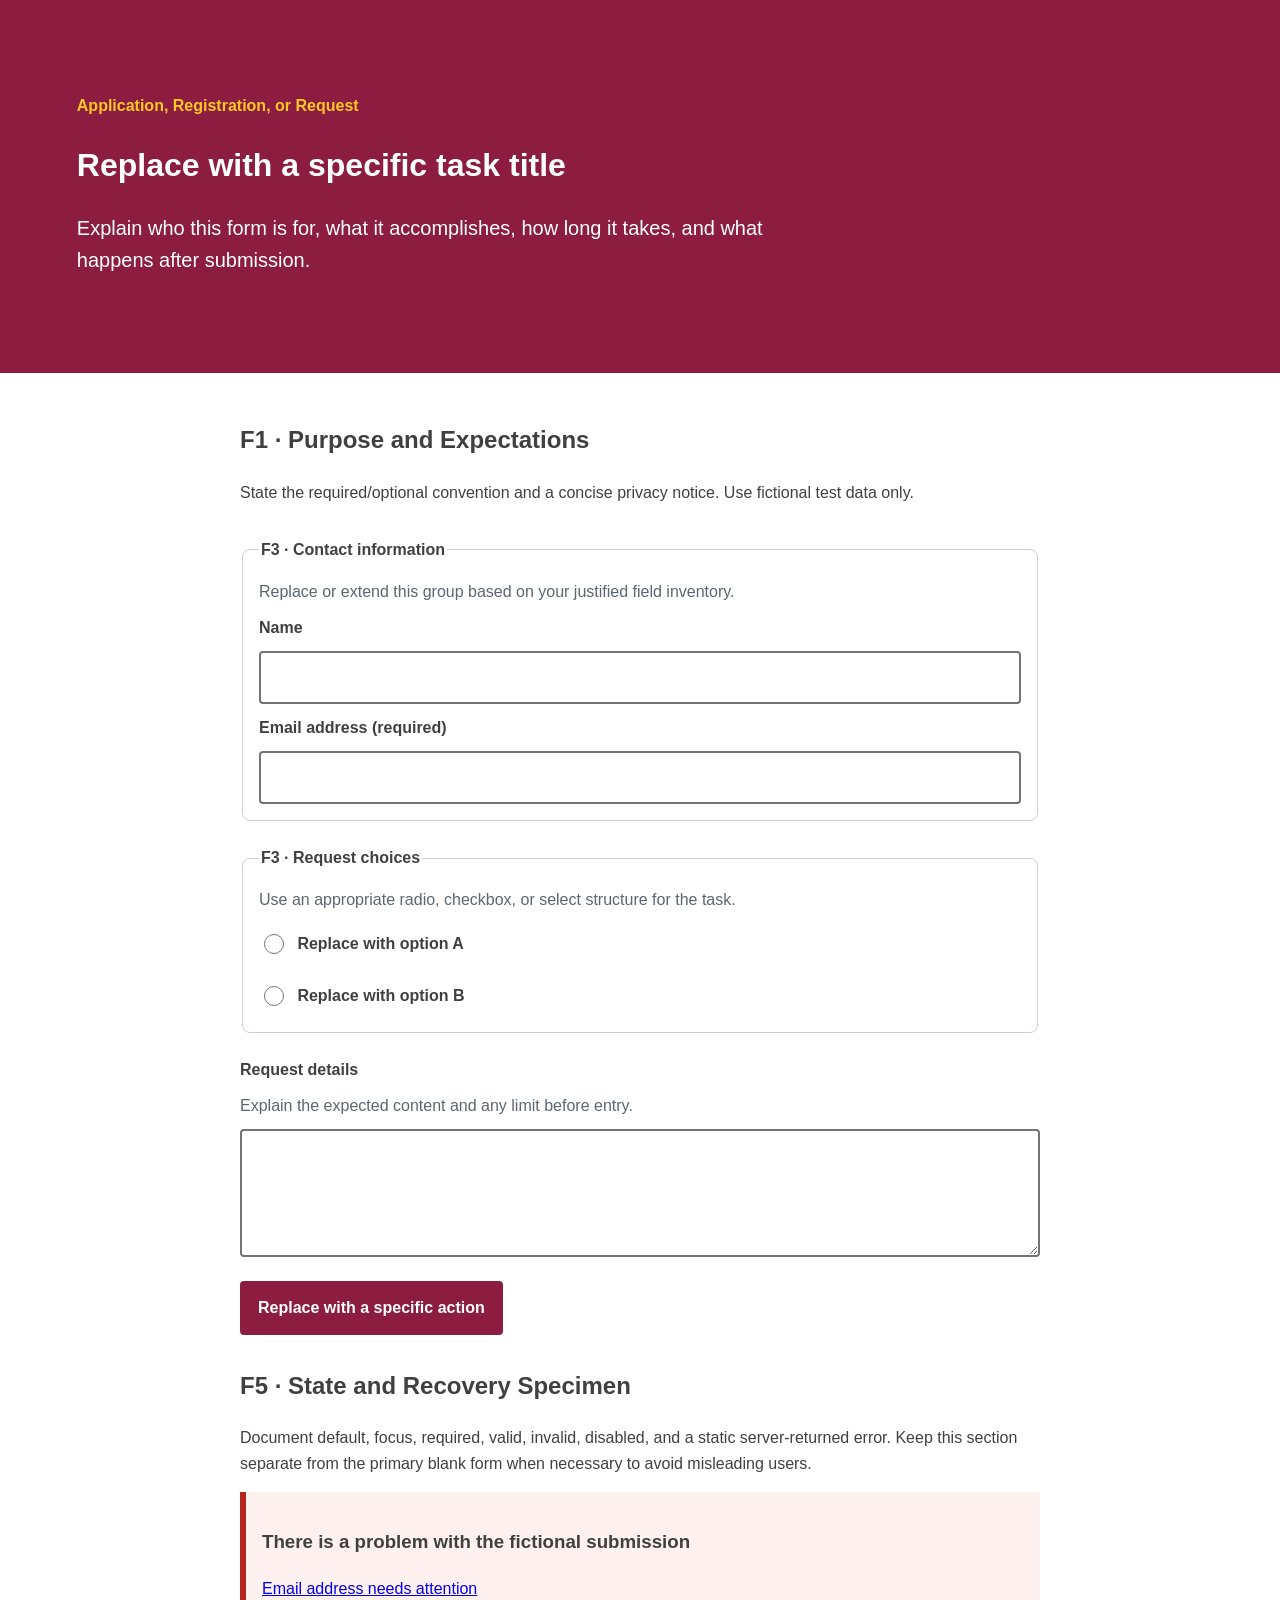
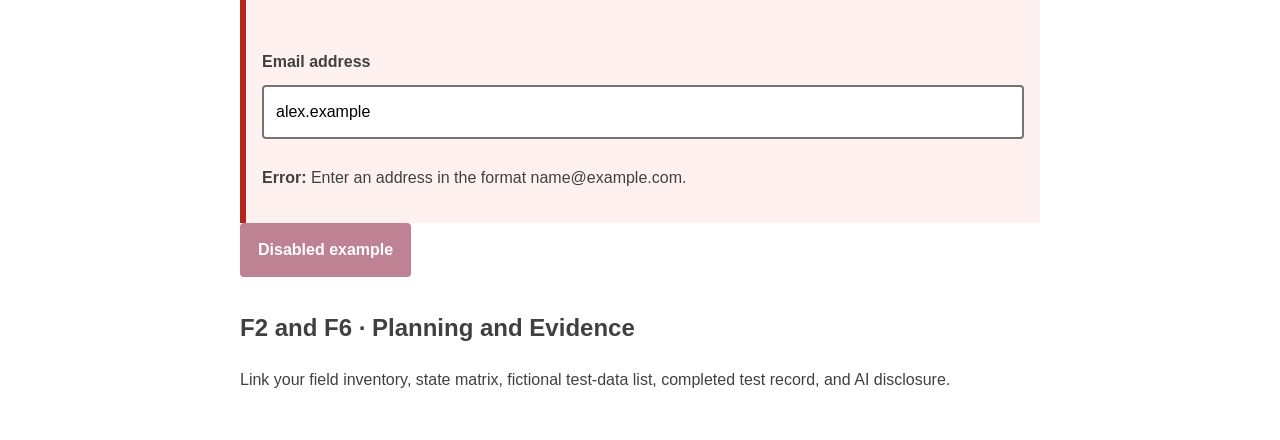
==== index.html @ ca9a807f "Added starter files" ====
<!doctype html>
<html lang="en">
    <head>
        <meta charset="utf-8">
        <meta name="viewport" content="width=device-width,initial-scale=1">
        <title>Inclusive Form Flow</title><link rel="stylesheet" href="styles.css">
    </head>
    <body>
        <header class="page-header">
            <p class="eyebrow">Application, Registration, or Request</p>
            <h1>Replace with a specific task title</h1>
            <p class="lede">Explain who this form is for, what it accomplishes, how long it takes, and what happens after submission.</p>
        </header>
        <main>
            <section id="expectations">
                <h2>F1 · Purpose and Expectations</h2>
                <p>State the required/optional convention and a concise privacy notice. Use fictional test data only.</p>
            </section>
            <form action="" method="get">
                <fieldset>
                    <legend>F3 · Contact information</legend>
                    <p class="help">Replace or extend this group based on your justified field inventory.</p>
                    <div class="field">
                        <label for="name">Name</label>
                        <input id="name" name="name" type="text" autocomplete="name">
                    </div>
                    <div class="field">
                        <label for="email">Email address (required)</label>
                        <input id="email" name="email" type="email" autocomplete="email" required>
                    </div>
                </fieldset>
                <fieldset>
                    <legend>F3 · Request choices</legend>
                    <p class="help">Use an appropriate radio, checkbox, or select structure for the task.</p>
                    <label class="choice">
                        <input type="radio" name="request_type" value="option-a"> Replace with option A</label>
                        <label class="choice"><input type="radio" name="request_type" value="option-b"> Replace with option B</label>
                    </fieldset>
                    <div class="field">
                        <label for="details">Request details</label>
                        <p class="help" id="details-help">Explain the expected content and any limit before entry.</p>
                        <textarea id="details" name="details" aria-describedby="details-help"></textarea>
                    </div>
                    <button type="submit">Replace with a specific action</button>
                </form>
                <section id="states">
                    <h2>F5 · State and Recovery Specimen</h2>
                    <p>Document default, focus, required, valid, invalid, disabled, and a static server-returned error. Keep this section separate from the primary blank form when necessary to avoid misleading users.</p>
                    <div class="error-summary">
                        <h3>There is a problem with the fictional submission</h3>
                        <p><a href="#error-example">Email address needs attention</a></p>
                    </div>
                    <div class="field field-error">
                        <label for="error-example">Email address</label>
                        <input id="error-example" type="email" value="alex.example" aria-invalid="true" aria-describedby="error-message">
                        <p id="error-message"><strong>Error:</strong> Enter an address in the format name@example.com.</p>
                    </div>
                    <button type="button" disabled>Disabled example</button>
                </section>
                <section id="documentation">
                    <h2>F2 and F6 · Planning and Evidence</h2>
                    <p>Link your field inventory, state matrix, fictional test-data list, completed test record, and AI disclosure.</p>
                </section>
            </main>
        </body>
        </html>
---- styles.css ----
:root{
    --color-text:#404040;
    --color-surface:#fff;
    --color-action:#8c1d40;
    --color-accent:#ffc627;
    --color-border:#747474;
    --color-error:#b3261e;
    --color-muted:#5c6670;
    --space-3:1rem;
    --radius:.5rem;
    --measure:68ch;
}
*,*::before,*::after{
    box-sizing:border-box;
}
body{
    margin:0;
    color:var(--color-text);
    background:var(--color-surface);
    font-family:Arial,sans-serif;
    line-height:1.6;
}
.page-header{
    padding:clamp(2rem,6vw,5rem);
    background:var(--color-action);
    color:#fff;
}
.eyebrow{
    color:var(--color-accent);
    font-weight:700;
}
.lede{
    max-width:var(--measure);
    font-size:1.25rem;
}
main{
    max-width:52rem;
    margin:auto;
    padding:var(--space-3);
}
section,form{
    margin-block:2rem;
}
form,fieldset,.field{
    display:grid;
    gap:.65rem;
}
form{
    gap:1.5rem;
}
fieldset{
    padding:1rem;
    border:1px solid #d0d0d0;
    border-radius:var(--radius);
}
legend,label{
    font-weight:700;
}
.help{
    margin:0;
    color:var(--color-muted);
}
input,select,textarea,button{
    font:inherit;
}
input:not([type="radio"]):not([type="checkbox"]),select,textarea{
    width:100%;
    padding:.75rem;
    border:2px solid var(--color-border);
    border-radius:.25rem;
}
textarea{
    min-height:8rem;
    resize:vertical;
}
.choice{
    display:flex;
    gap:.65rem;
    align-items:flex-start;
    padding:.5rem 0;
}
.choice input{
    inline-size:1.25rem;
    block-size:1.25rem;
}
button{
    justify-self:start;
    min-height:44px;
    padding:.75rem 1rem;
    background:var(--color-action);
    color:#fff;
    border:2px solid var(--color-action);
    border-radius:.25rem;
    font-weight:700;
}
:focus-visible{
    outline:.2rem solid var(--color-accent);
    outline-offset:.2rem;
}
.error-summary,.field-error{
    padding:1rem;
    border-left:.4rem solid var(--color-error);
    background:#fff1f0;
}
.field-error input{
    border-color:var(--color-error);
}
button:disabled{
    opacity:.55;
    cursor:not-allowed;
}
@media (min-width:48rem){
    .paired-fields{
        display:grid;
        grid-template-columns:1fr 1fr;
        gap:1rem;
    }
}
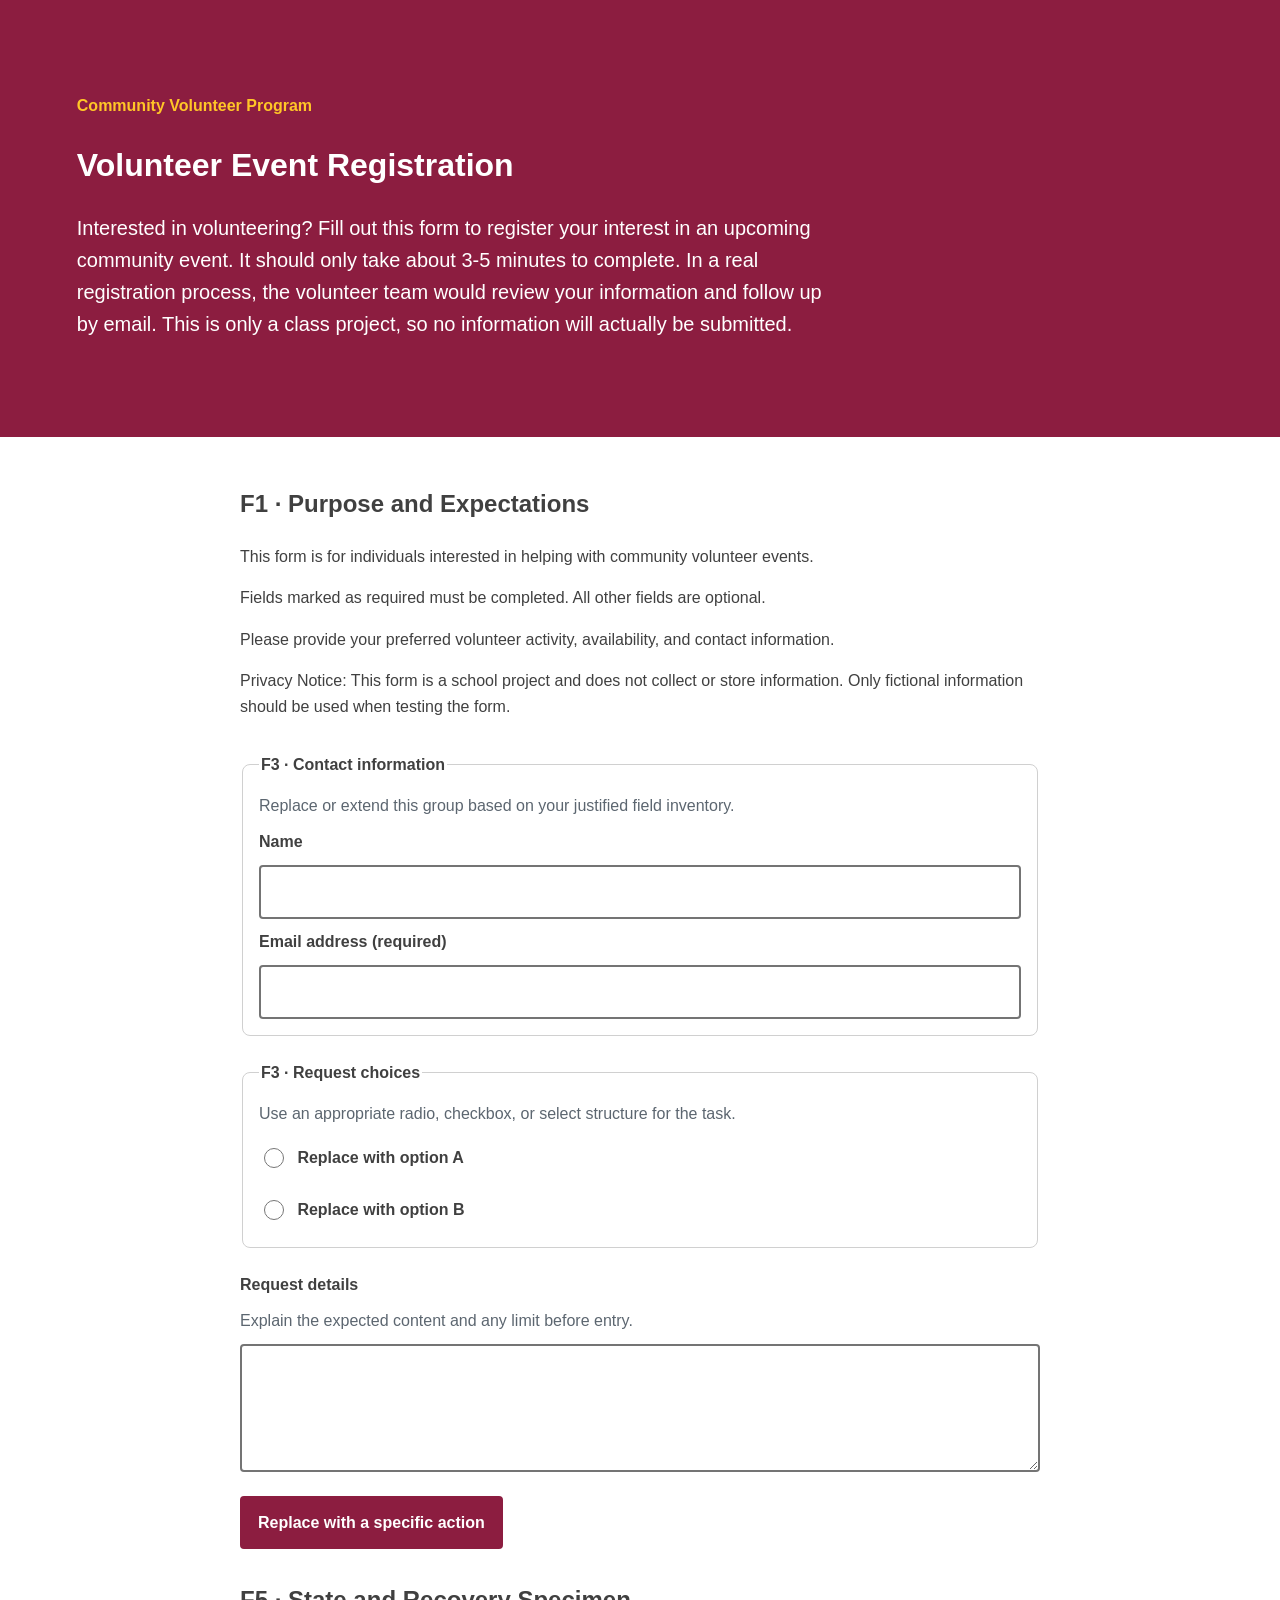
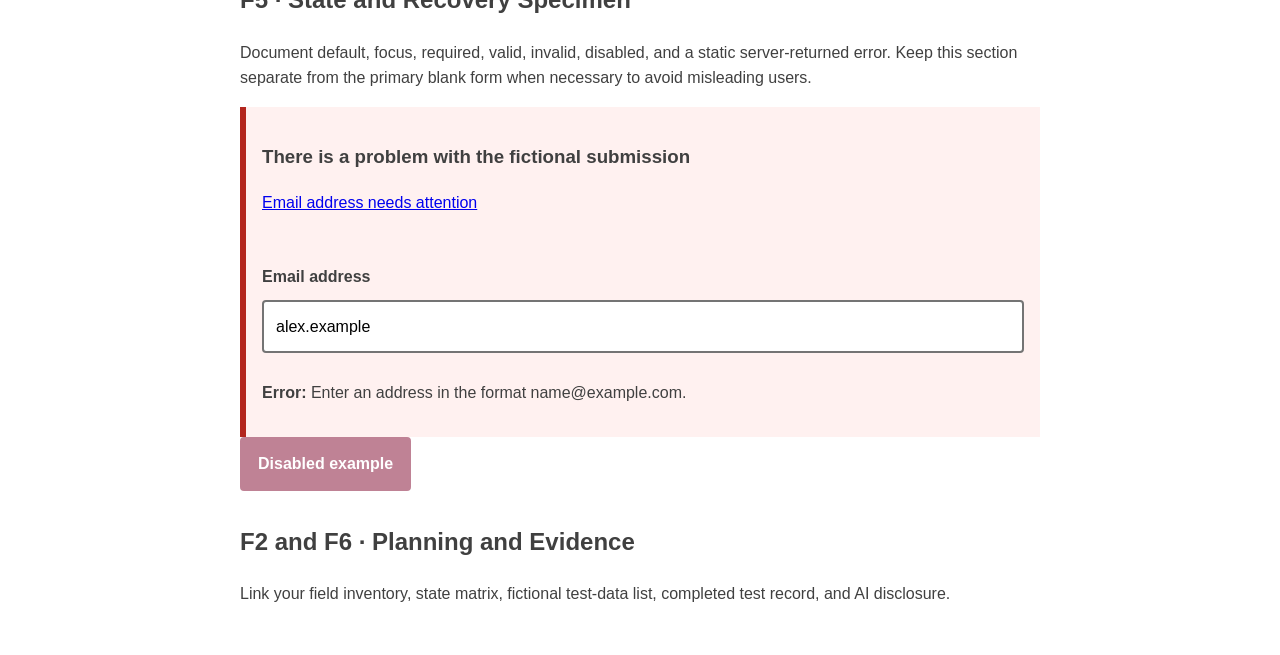
==== commit 4bef6435: "Set up volunteer registration purpose and expectations" ====
--- a/index.html
+++ b/index.html
@@ -1,66 +1,87 @@
 <!doctype html>
 <html lang="en">
-    <head>
-        <meta charset="utf-8">
-        <meta name="viewport" content="width=device-width,initial-scale=1">
-        <title>Inclusive Form Flow</title><link rel="stylesheet" href="styles.css">
-    </head>
-    <body>
-        <header class="page-header">
-            <p class="eyebrow">Application, Registration, or Request</p>
-            <h1>Replace with a specific task title</h1>
-            <p class="lede">Explain who this form is for, what it accomplishes, how long it takes, and what happens after submission.</p>
-        </header>
-        <main>
-            <section id="expectations">
-                <h2>F1 · Purpose and Expectations</h2>
-                <p>State the required/optional convention and a concise privacy notice. Use fictional test data only.</p>
-            </section>
-            <form action="" method="get">
-                <fieldset>
-                    <legend>F3 · Contact information</legend>
-                    <p class="help">Replace or extend this group based on your justified field inventory.</p>
-                    <div class="field">
-                        <label for="name">Name</label>
-                        <input id="name" name="name" type="text" autocomplete="name">
-                    </div>
-                    <div class="field">
-                        <label for="email">Email address (required)</label>
-                        <input id="email" name="email" type="email" autocomplete="email" required>
-                    </div>
-                </fieldset>
-                <fieldset>
-                    <legend>F3 · Request choices</legend>
-                    <p class="help">Use an appropriate radio, checkbox, or select structure for the task.</p>
-                    <label class="choice">
+
+<head>
+    <meta charset="utf-8">
+    <meta name="viewport" content="width=device-width,initial-scale=1">
+    <title>Volunteer Event Registration</title>
+    <link rel="stylesheet" href="styles.css">
+</head>
+
+<body>
+    <header class="page-header">
+        <p class="eyebrow">Community Volunteer Program</p>
+        <h1>Volunteer Event Registration</h1>
+        <p class="lede">
+            Interested in volunteering? Fill out this form to register your interest in an upcoming community event. It should only take about 3-5 minutes to complete. In a real registration process, the volunteer team would review your information and follow up
+            by email. This is only a class project, so no information will actually be submitted.
+        </p>
+    </header>
+    <main>
+        <section id="expectations">
+            <h2>F1 · Purpose and Expectations</h2>
+            <p>
+                This form is for individuals interested in helping with community volunteer events.
+            </p>
+
+            <p>
+                Fields marked as required must be completed. All other fields are optional.
+            </p>
+
+            <p>
+                Please provide your preferred volunteer activity, availability, and contact information.
+            </p>
+
+            <p>
+                Privacy Notice: This form is a school project and does not collect or store information. Only fictional information should be used when testing the form.
+            </p>
+        </section>
+        <form action="" method="get">
+            <fieldset>
+                <legend>F3 · Contact information</legend>
+                <p class="help">Replace or extend this group based on your justified field inventory.</p>
+                <div class="field">
+                    <label for="name">Name</label>
+                    <input id="name" name="name" type="text" autocomplete="name">
+                </div>
+                <div class="field">
+                    <label for="email">Email address (required)</label>
+                    <input id="email" name="email" type="email" autocomplete="email" required>
+                </div>
+            </fieldset>
+            <fieldset>
+                <legend>F3 · Request choices</legend>
+                <p class="help">Use an appropriate radio, checkbox, or select structure for the task.</p>
+                <label class="choice">
                         <input type="radio" name="request_type" value="option-a"> Replace with option A</label>
-                        <label class="choice"><input type="radio" name="request_type" value="option-b"> Replace with option B</label>
-                    </fieldset>
-                    <div class="field">
-                        <label for="details">Request details</label>
-                        <p class="help" id="details-help">Explain the expected content and any limit before entry.</p>
-                        <textarea id="details" name="details" aria-describedby="details-help"></textarea>
-                    </div>
-                    <button type="submit">Replace with a specific action</button>
-                </form>
-                <section id="states">
-                    <h2>F5 · State and Recovery Specimen</h2>
-                    <p>Document default, focus, required, valid, invalid, disabled, and a static server-returned error. Keep this section separate from the primary blank form when necessary to avoid misleading users.</p>
-                    <div class="error-summary">
-                        <h3>There is a problem with the fictional submission</h3>
-                        <p><a href="#error-example">Email address needs attention</a></p>
-                    </div>
-                    <div class="field field-error">
-                        <label for="error-example">Email address</label>
-                        <input id="error-example" type="email" value="alex.example" aria-invalid="true" aria-describedby="error-message">
-                        <p id="error-message"><strong>Error:</strong> Enter an address in the format name@example.com.</p>
-                    </div>
-                    <button type="button" disabled>Disabled example</button>
-                </section>
-                <section id="documentation">
-                    <h2>F2 and F6 · Planning and Evidence</h2>
-                    <p>Link your field inventory, state matrix, fictional test-data list, completed test record, and AI disclosure.</p>
-                </section>
-            </main>
-        </body>
-        </html>
+                <label class="choice"><input type="radio" name="request_type" value="option-b"> Replace with option B</label>
+            </fieldset>
+            <div class="field">
+                <label for="details">Request details</label>
+                <p class="help" id="details-help">Explain the expected content and any limit before entry.</p>
+                <textarea id="details" name="details" aria-describedby="details-help"></textarea>
+            </div>
+            <button type="submit">Replace with a specific action</button>
+        </form>
+        <section id="states">
+            <h2>F5 · State and Recovery Specimen</h2>
+            <p>Document default, focus, required, valid, invalid, disabled, and a static server-returned error. Keep this section separate from the primary blank form when necessary to avoid misleading users.</p>
+            <div class="error-summary">
+                <h3>There is a problem with the fictional submission</h3>
+                <p><a href="#error-example">Email address needs attention</a></p>
+            </div>
+            <div class="field field-error">
+                <label for="error-example">Email address</label>
+                <input id="error-example" type="email" value="alex.example" aria-invalid="true" aria-describedby="error-message">
+                <p id="error-message"><strong>Error:</strong> Enter an address in the format name@example.com.</p>
+            </div>
+            <button type="button" disabled>Disabled example</button>
+        </section>
+        <section id="documentation">
+            <h2>F2 and F6 · Planning and Evidence</h2>
+            <p>Link your field inventory, state matrix, fictional test-data list, completed test record, and AI disclosure.</p>
+        </section>
+    </main>
+</body>
+
+</html>
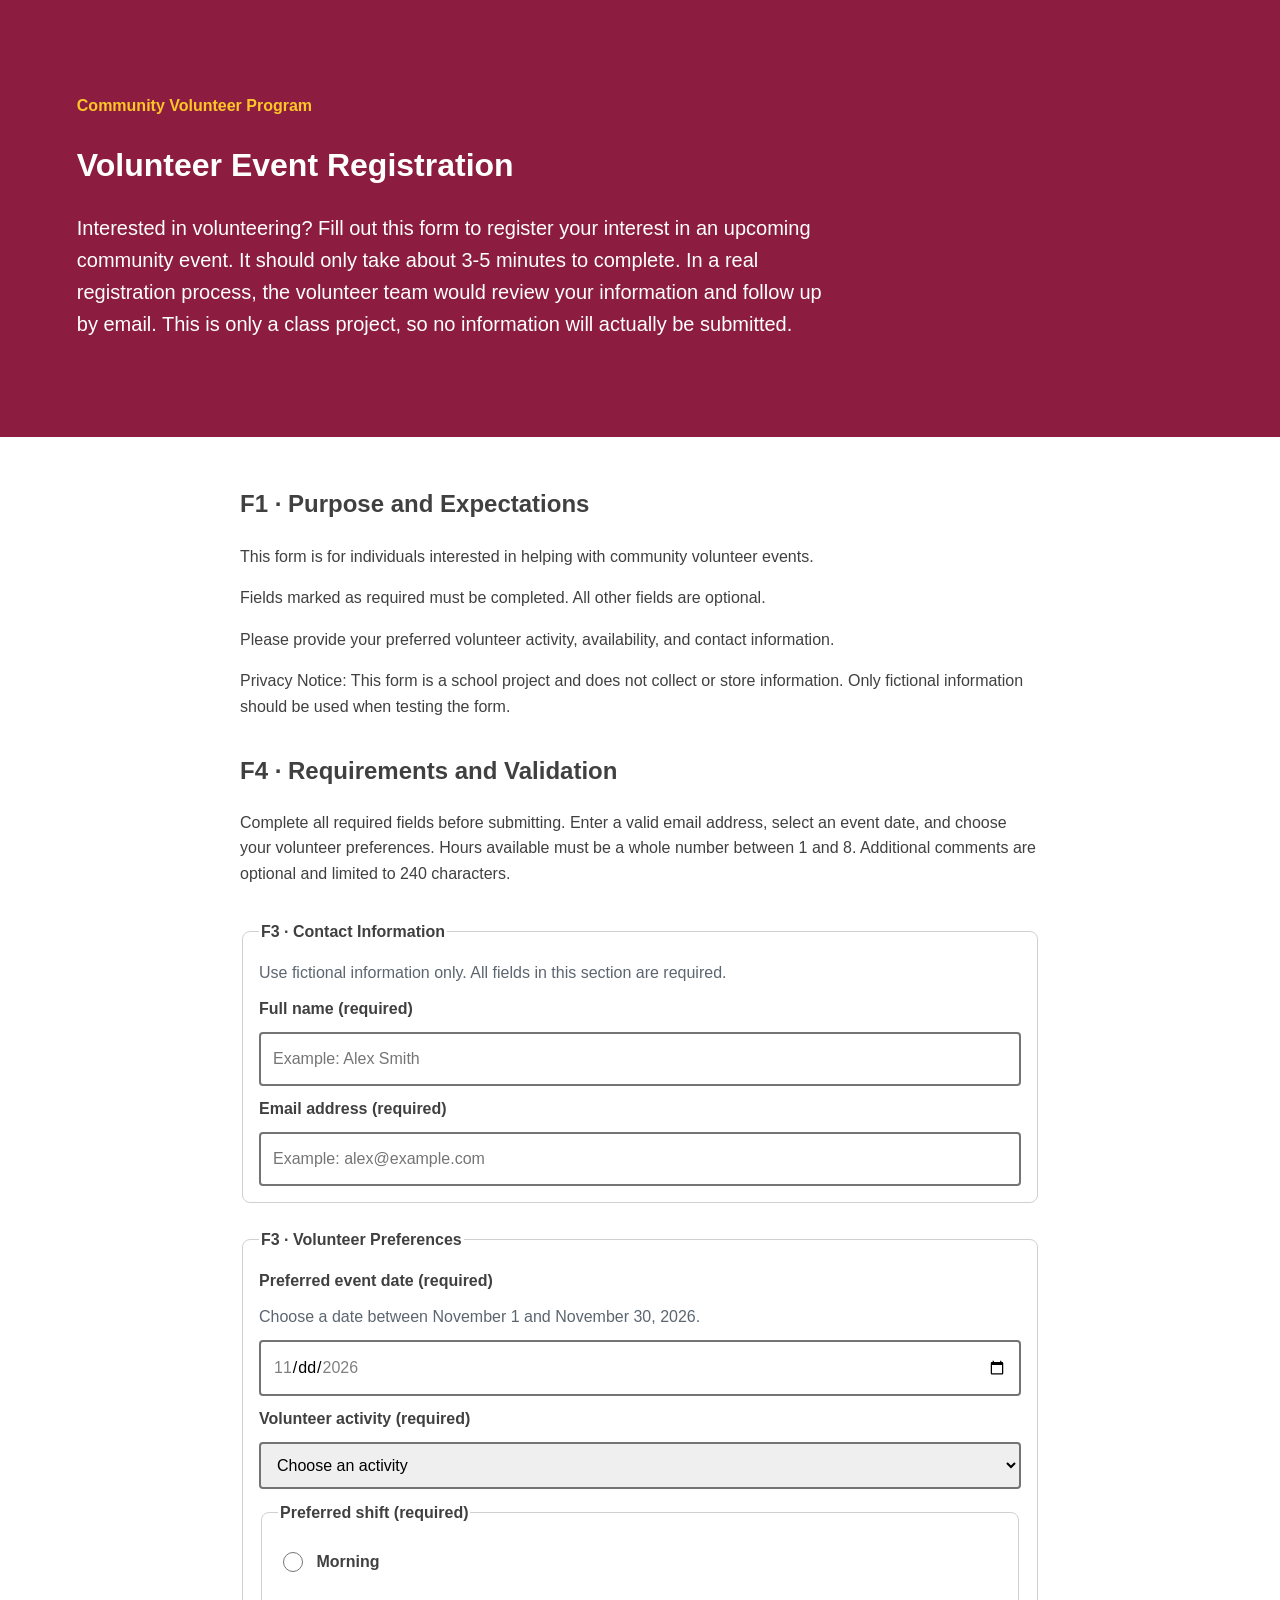
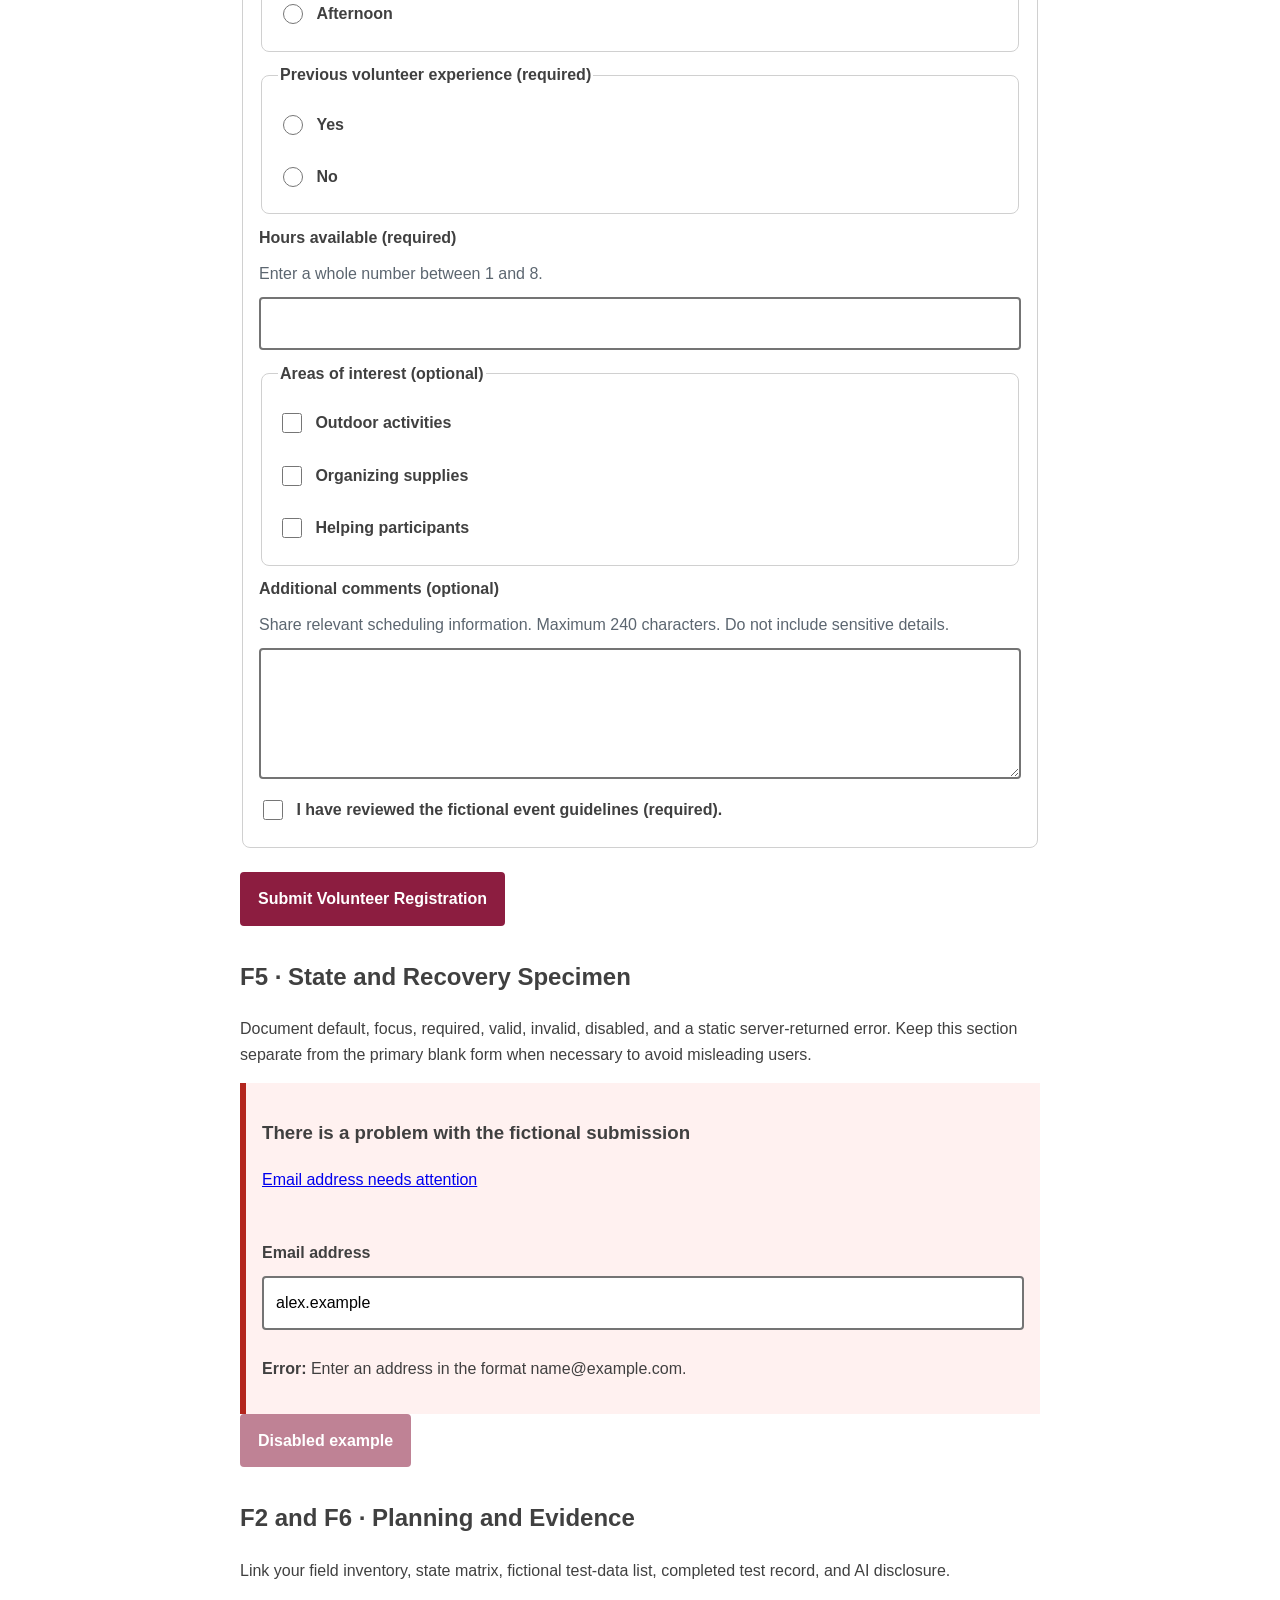
==== commit 0d11ea1c: "Complete volunteer form structure and validation" ====
--- a/index.html
+++ b/index.html
@@ -36,33 +36,151 @@
                 Privacy Notice: This form is a school project and does not collect or store information. Only fictional information should be used when testing the form.
             </p>
         </section>
-        <form action="" method="get">
+        <!-- F4: Requirements and Validation -->
+        <section id="requirements">
+            <h2>F4 · Requirements and Validation</h2>
+            <p>
+                Complete all required fields before submitting. Enter a valid email address, select an event date, and choose your volunteer preferences. Hours available must be a whole number between 1 and 8. Additional comments are optional and limited to 240 characters.
+            </p>
+        </section>
+
+        <!-- F3: Semantic Volunteer Registration Form -->
+        <form action="#" method="post">
+
             <fieldset>
-                <legend>F3 · Contact information</legend>
-                <p class="help">Replace or extend this group based on your justified field inventory.</p>
-                <div class="field">
-                    <label for="name">Name</label>
-                    <input id="name" name="name" type="text" autocomplete="name">
-                </div>
+                <legend>F3 · Contact Information</legend>
+                <p class="help">
+                    Use fictional information only. All fields in this section are required.
+                </p>
+
+                <div class="field">
+                    <label for="full_name">Full name (required)</label>
+                    <input type="text" id="full_name" name="full_name" autocomplete="name" placeholder="Example: Alex Smith" required>
+                </div>
+
                 <div class="field">
                     <label for="email">Email address (required)</label>
-                    <input id="email" name="email" type="email" autocomplete="email" required>
+                    <input type="email" id="email" name="email" autocomplete="email" placeholder="Example: alex@example.com" required>
                 </div>
             </fieldset>
+
             <fieldset>
-                <legend>F3 · Request choices</legend>
-                <p class="help">Use an appropriate radio, checkbox, or select structure for the task.</p>
-                <label class="choice">
-                        <input type="radio" name="request_type" value="option-a"> Replace with option A</label>
-                <label class="choice"><input type="radio" name="request_type" value="option-b"> Replace with option B</label>
+                <legend>F3 · Volunteer Preferences</legend>
+
+                <div class="field">
+                    <label for="event_date">
+                Preferred event date (required)
+            </label>
+                    <p class="help" id="date-help">
+                        Choose a date between November 1 and November 30, 2026.
+                    </p>
+                    <input type="date" id="event_date" name="event_date" min="2026-11-01" max="2026-11-30" aria-describedby="date-help" required>
+                </div>
+
+                <div class="field">
+                    <label for="activity">
+                Volunteer activity (required)
+            </label>
+                    <select id="activity" name="activity" required>
+                <option value="">Choose an activity</option>
+                <option value="setup">Event setup</option>
+                <option value="cleanup">Event cleanup</option>
+                <option value="registration">
+                    Registration assistance
+                </option>
+            </select>
+                </div>
+
+                <fieldset>
+                    <legend>Preferred shift (required)</legend>
+
+                    <label class="choice">
+                <input type="radio" name="shift"
+                       value="morning" required>
+                Morning
+            </label>
+
+                    <label class="choice">
+                <input type="radio" name="shift"
+                       value="afternoon">
+                Afternoon
+            </label>
+                </fieldset>
+
+                <fieldset>
+                    <legend>Previous volunteer experience (required)</legend>
+
+                    <label class="choice">
+                <input type="radio" name="experience"
+                       value="yes" required>
+                Yes
+            </label>
+
+                    <label class="choice">
+                <input type="radio" name="experience"
+                       value="no">
+                No
+            </label>
+                </fieldset>
+
+                <div class="field">
+                    <label for="hours">
+                Hours available (required)
+            </label>
+                    <p class="help" id="hours-help">
+                        Enter a whole number between 1 and 8.
+                    </p>
+                    <input type="number" id="hours" name="hours" min="1" max="8" step="1" aria-describedby="hours-help" required>
+                </div>
+
+                <fieldset>
+                    <legend>Areas of interest (optional)</legend>
+
+                    <label class="choice">
+                <input type="checkbox" name="interests"
+                       value="outdoors">
+                Outdoor activities
+            </label>
+
+                    <label class="choice">
+                <input type="checkbox" name="interests"
+                       value="organizing">
+                Organizing supplies
+            </label>
+
+                    <label class="choice">
+                <input type="checkbox" name="interests"
+                       value="helping">
+                Helping participants
+            </label>
+                </fieldset>
+
+                <div class="field">
+                    <label for="comments">
+                Additional comments (optional)
+            </label>
+                    <p class="help" id="comments-help">
+                        Share relevant scheduling information. Maximum 240 characters. Do not include sensitive details.
+                    </p>
+                    <textarea id="comments" name="comments" rows="4" maxlength="240" aria-describedby="comments-help"></textarea>
+                </div>
+
+                <div class="field">
+                    <label class="choice">
+                <input type="checkbox" name="guidelines"
+                       value="agreed" required>
+                I have reviewed the fictional event
+                guidelines (required).
+            </label>
+                </div>
             </fieldset>
-            <div class="field">
-                <label for="details">Request details</label>
-                <p class="help" id="details-help">Explain the expected content and any limit before entry.</p>
-                <textarea id="details" name="details" aria-describedby="details-help"></textarea>
-            </div>
-            <button type="submit">Replace with a specific action</button>
+
+            <button type="submit">
+        Submit Volunteer Registration
+    </button>
+
         </form>
+
         <section id="states">
             <h2>F5 · State and Recovery Specimen</h2>
             <p>Document default, focus, required, valid, invalid, disabled, and a static server-returned error. Keep this section separate from the primary blank form when necessary to avoid misleading users.</p>
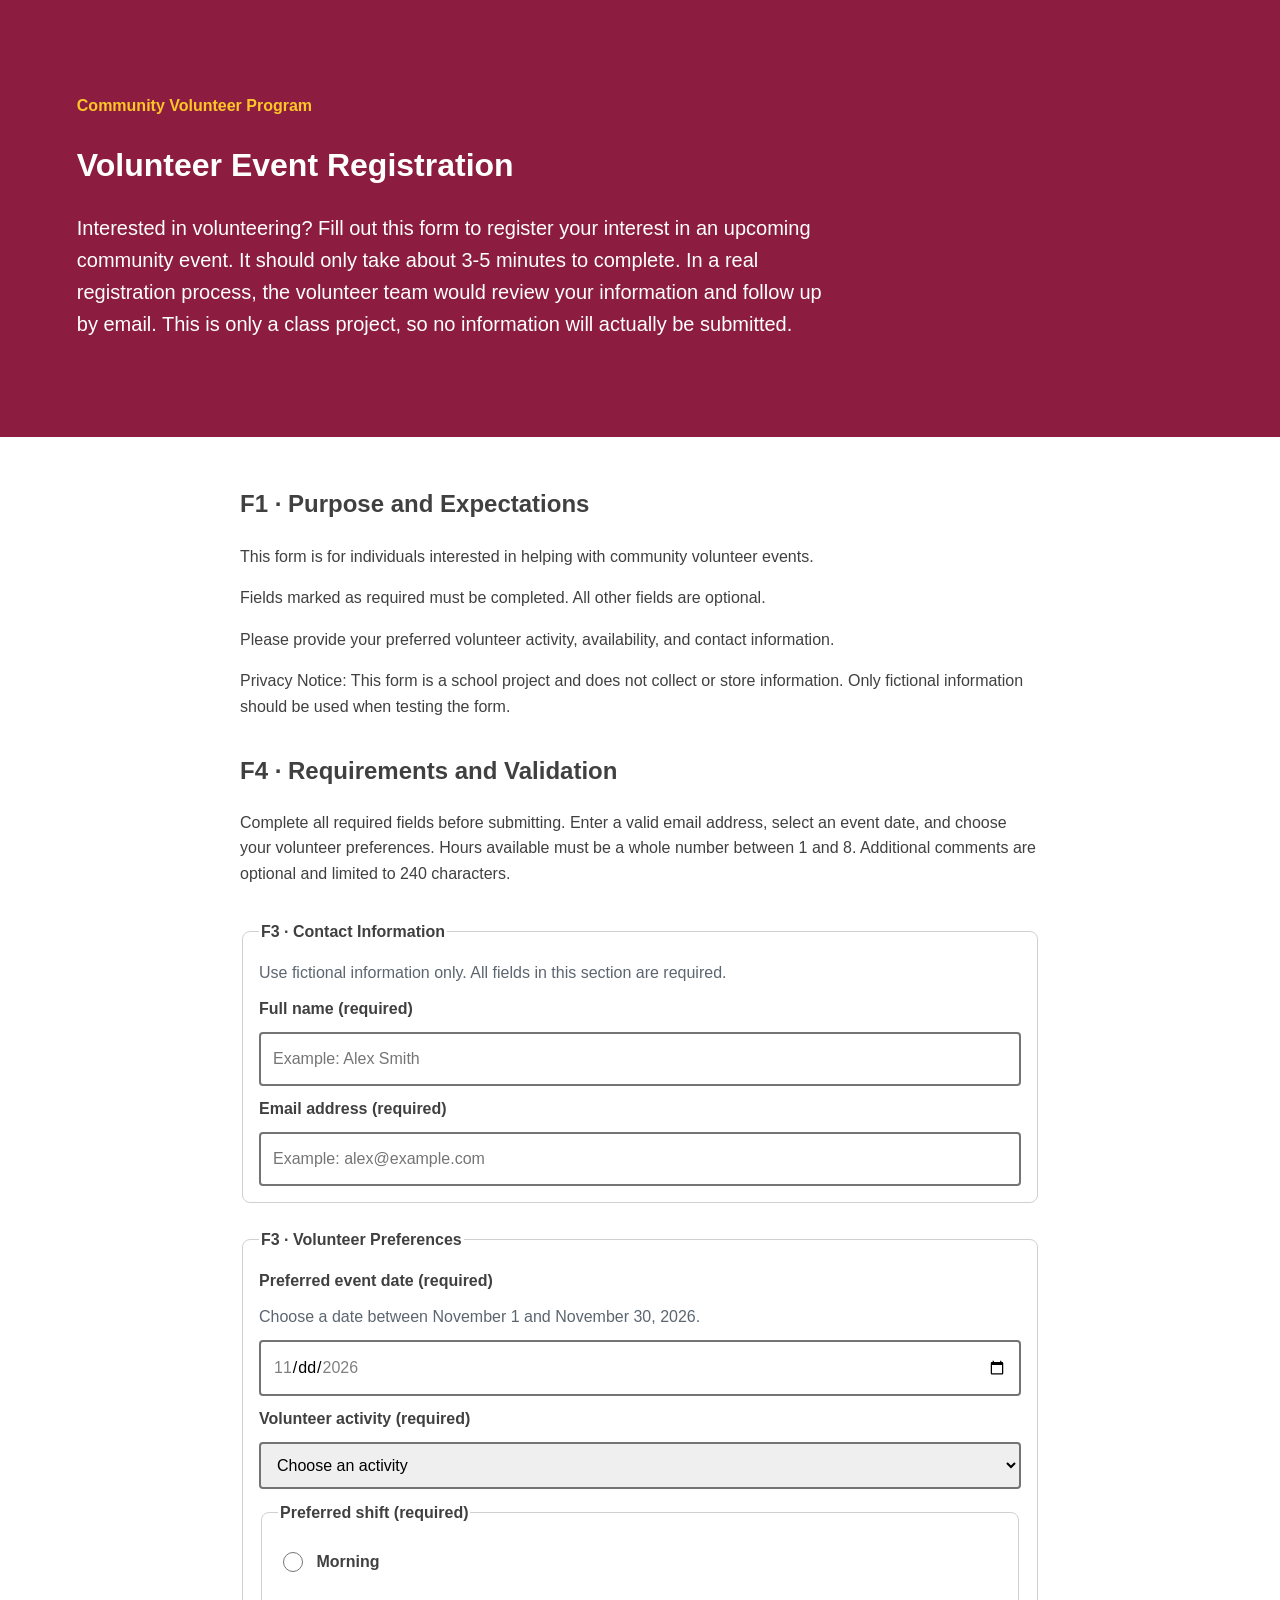
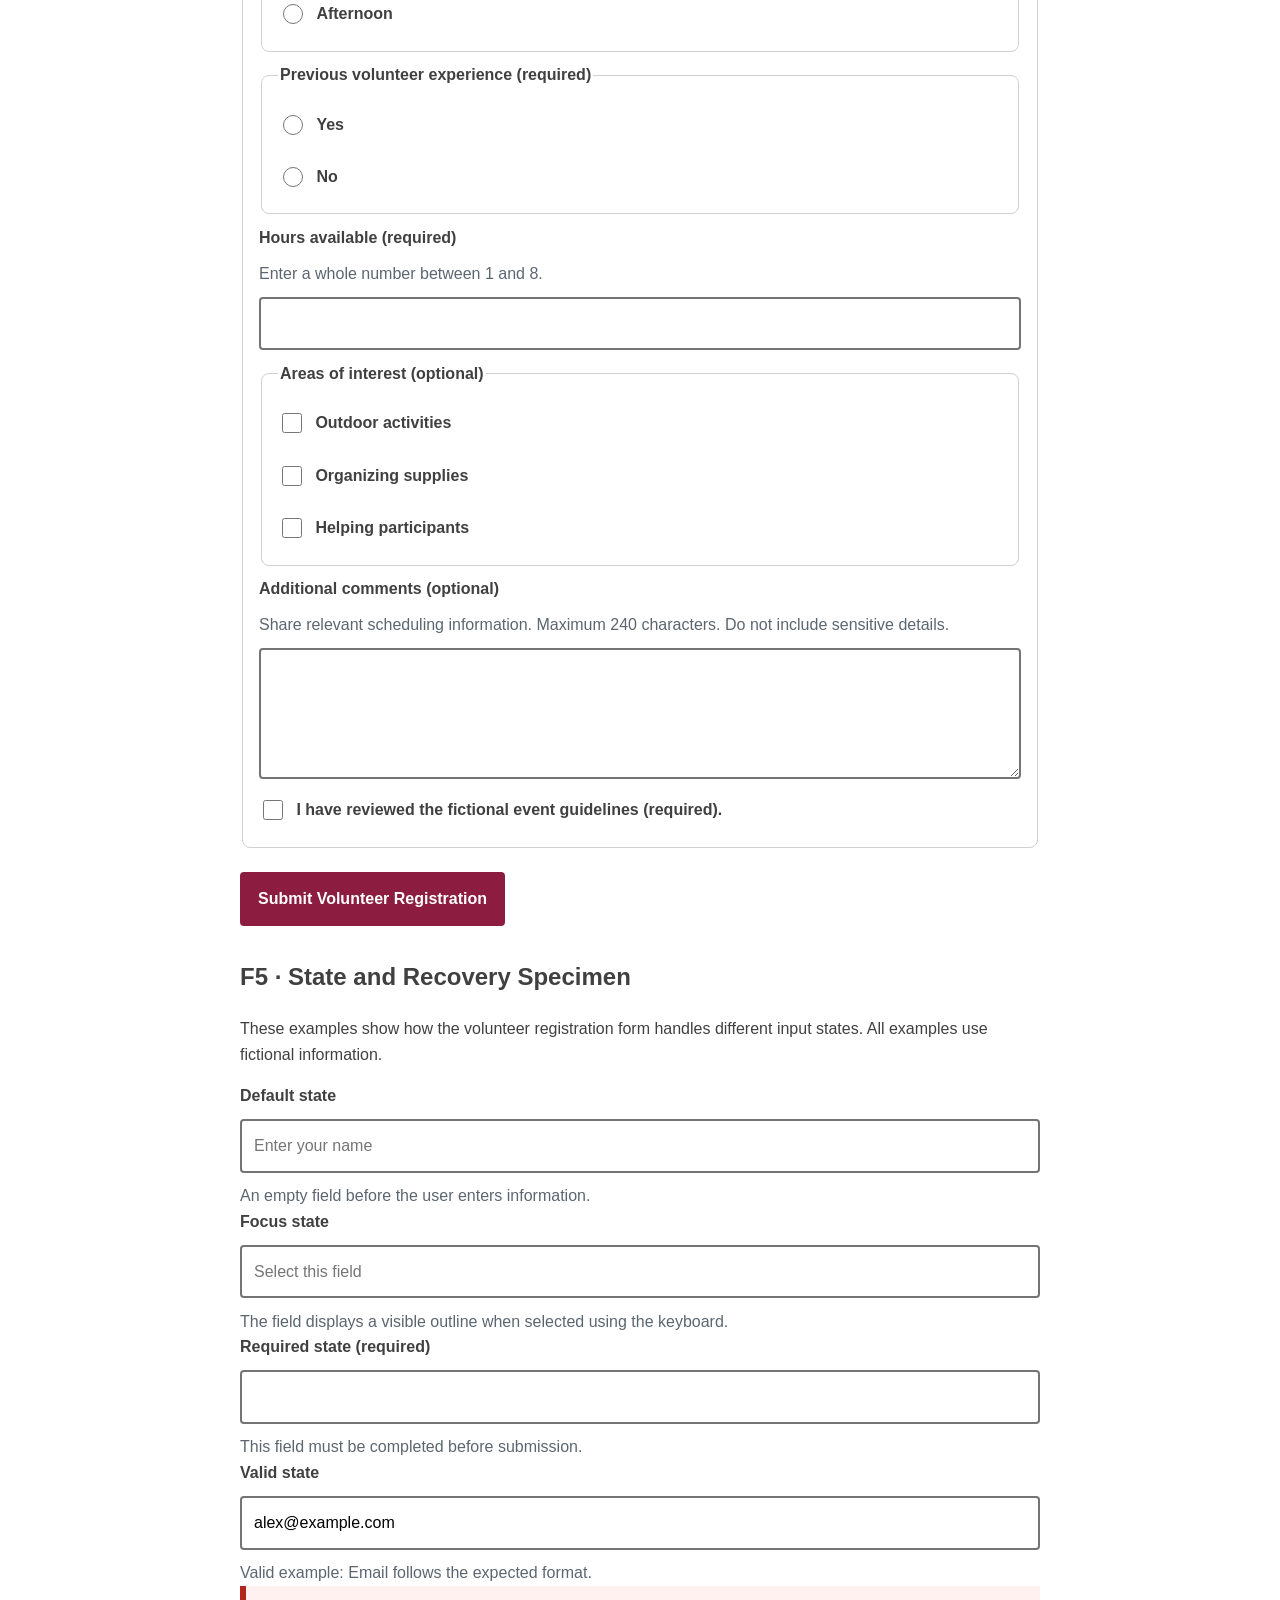
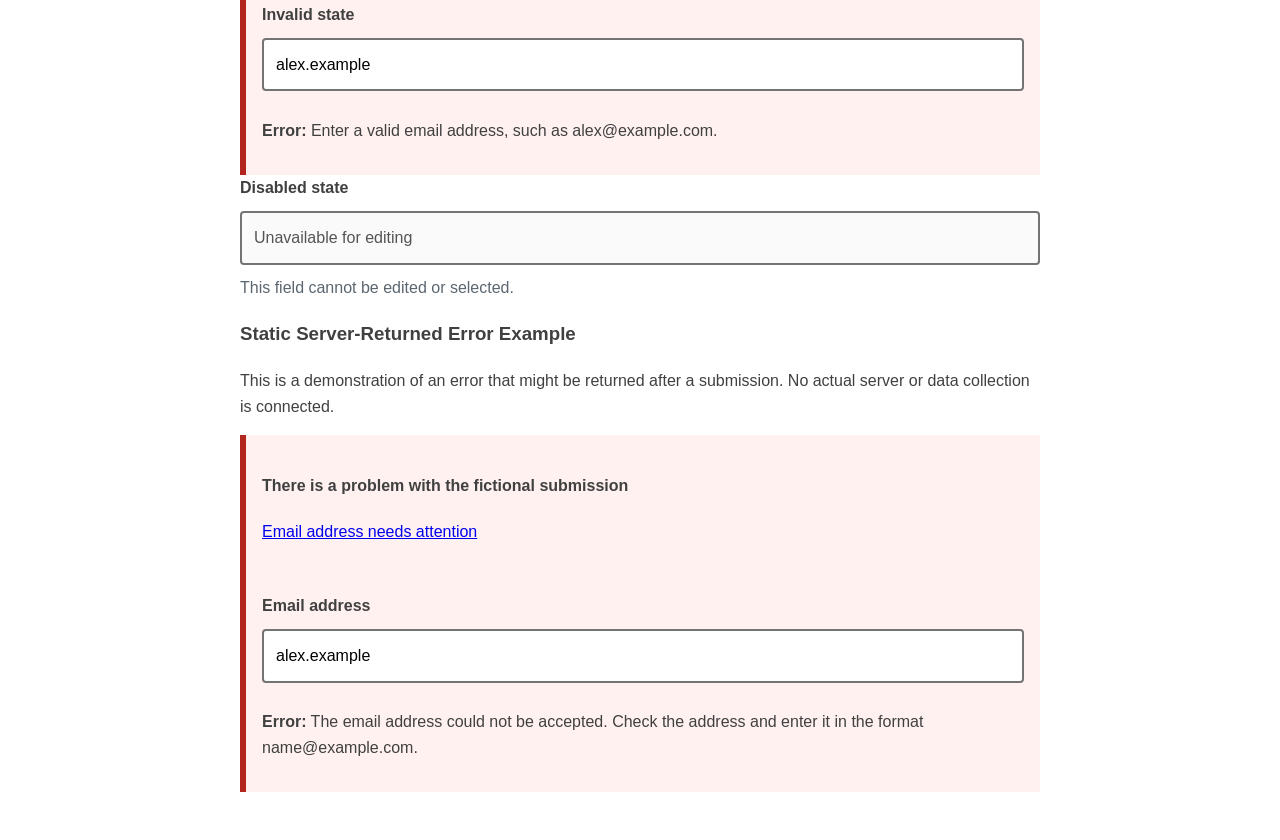
==== commit 2b5c3898: "Update index.html" ====
--- a/index.html
+++ b/index.html
@@ -181,24 +181,89 @@
 
         </form>
 
+
         <section id="states">
             <h2>F5 · State and Recovery Specimen</h2>
-            <p>Document default, focus, required, valid, invalid, disabled, and a static server-returned error. Keep this section separate from the primary blank form when necessary to avoid misleading users.</p>
-            <div class="error-summary">
-                <h3>There is a problem with the fictional submission</h3>
-                <p><a href="#error-example">Email address needs attention</a></p>
-            </div>
+
+            <p>
+                These examples show how the volunteer registration form handles different input states. All examples use fictional information.
+            </p>
+
+            <div class="field">
+                <label for="state-default">Default state</label>
+                <input type="text" id="state-default" placeholder="Enter your name">
+                <p class="help">
+                    An empty field before the user enters information.
+                </p>
+            </div>
+
+            <div class="field">
+                <label for="state-focus">Focus state</label>
+                <input type="text" id="state-focus" placeholder="Select this field">
+                <p class="help">
+                    The field displays a visible outline when selected using the keyboard.
+                </p>
+            </div>
+
+            <div class="field">
+                <label for="state-required">
+            Required state (required)
+        </label>
+                <input type="text" id="state-required" required>
+                <p class="help">
+                    This field must be completed before submission.
+                </p>
+            </div>
+
+            <div class="field">
+                <label for="state-valid">Valid state</label>
+                <input type="email" id="state-valid" value="alex@example.com" readonly>
+                <p class="help">
+                    Valid example: Email follows the expected format.
+                </p>
+            </div>
+
+            <div class="field field-error">
+                <label for="state-invalid">Invalid state</label>
+                <input type="email" id="state-invalid" value="alex.example" aria-invalid="true" aria-describedby="invalid-message">
+                <p id="invalid-message">
+                    <strong>Error:</strong> Enter a valid email address, such as alex@example.com.
+                </p>
+            </div>
+
+            <div class="field">
+                <label for="state-disabled">Disabled state</label>
+                <input type="text" id="state-disabled" value="Unavailable for editing" disabled>
+                <p class="help">
+                    This field cannot be edited or selected.
+                </p>
+            </div>
+
+            <h3>Static Server-Returned Error Example</h3>
+
+            <p>
+                This is a demonstration of an error that might be returned after a submission. No actual server or data collection is connected.
+            </p>
+
+            <div class="error-summary" role="alert">
+                <h4>There is a problem with the fictional submission</h4>
+                <p>
+                    <a href="#error-example">
+                Email address needs attention
+            </a>
+                </p>
+            </div>
+
             <div class="field field-error">
                 <label for="error-example">Email address</label>
-                <input id="error-example" type="email" value="alex.example" aria-invalid="true" aria-describedby="error-message">
-                <p id="error-message"><strong>Error:</strong> Enter an address in the format name@example.com.</p>
-            </div>
-            <button type="button" disabled>Disabled example</button>
+                <input type="email" id="error-example" value="alex.example" aria-invalid="true" aria-describedby="error-message">
+                <p id="error-message">
+                    <strong>Error:</strong> The email address could not be accepted. Check the address and enter it in the format name@example.com.
+                </p>
+            </div>
+
         </section>
-        <section id="documentation">
-            <h2>F2 and F6 · Planning and Evidence</h2>
-            <p>Link your field inventory, state matrix, fictional test-data list, completed test record, and AI disclosure.</p>
-        </section>
+
     </main>
 </body>
 
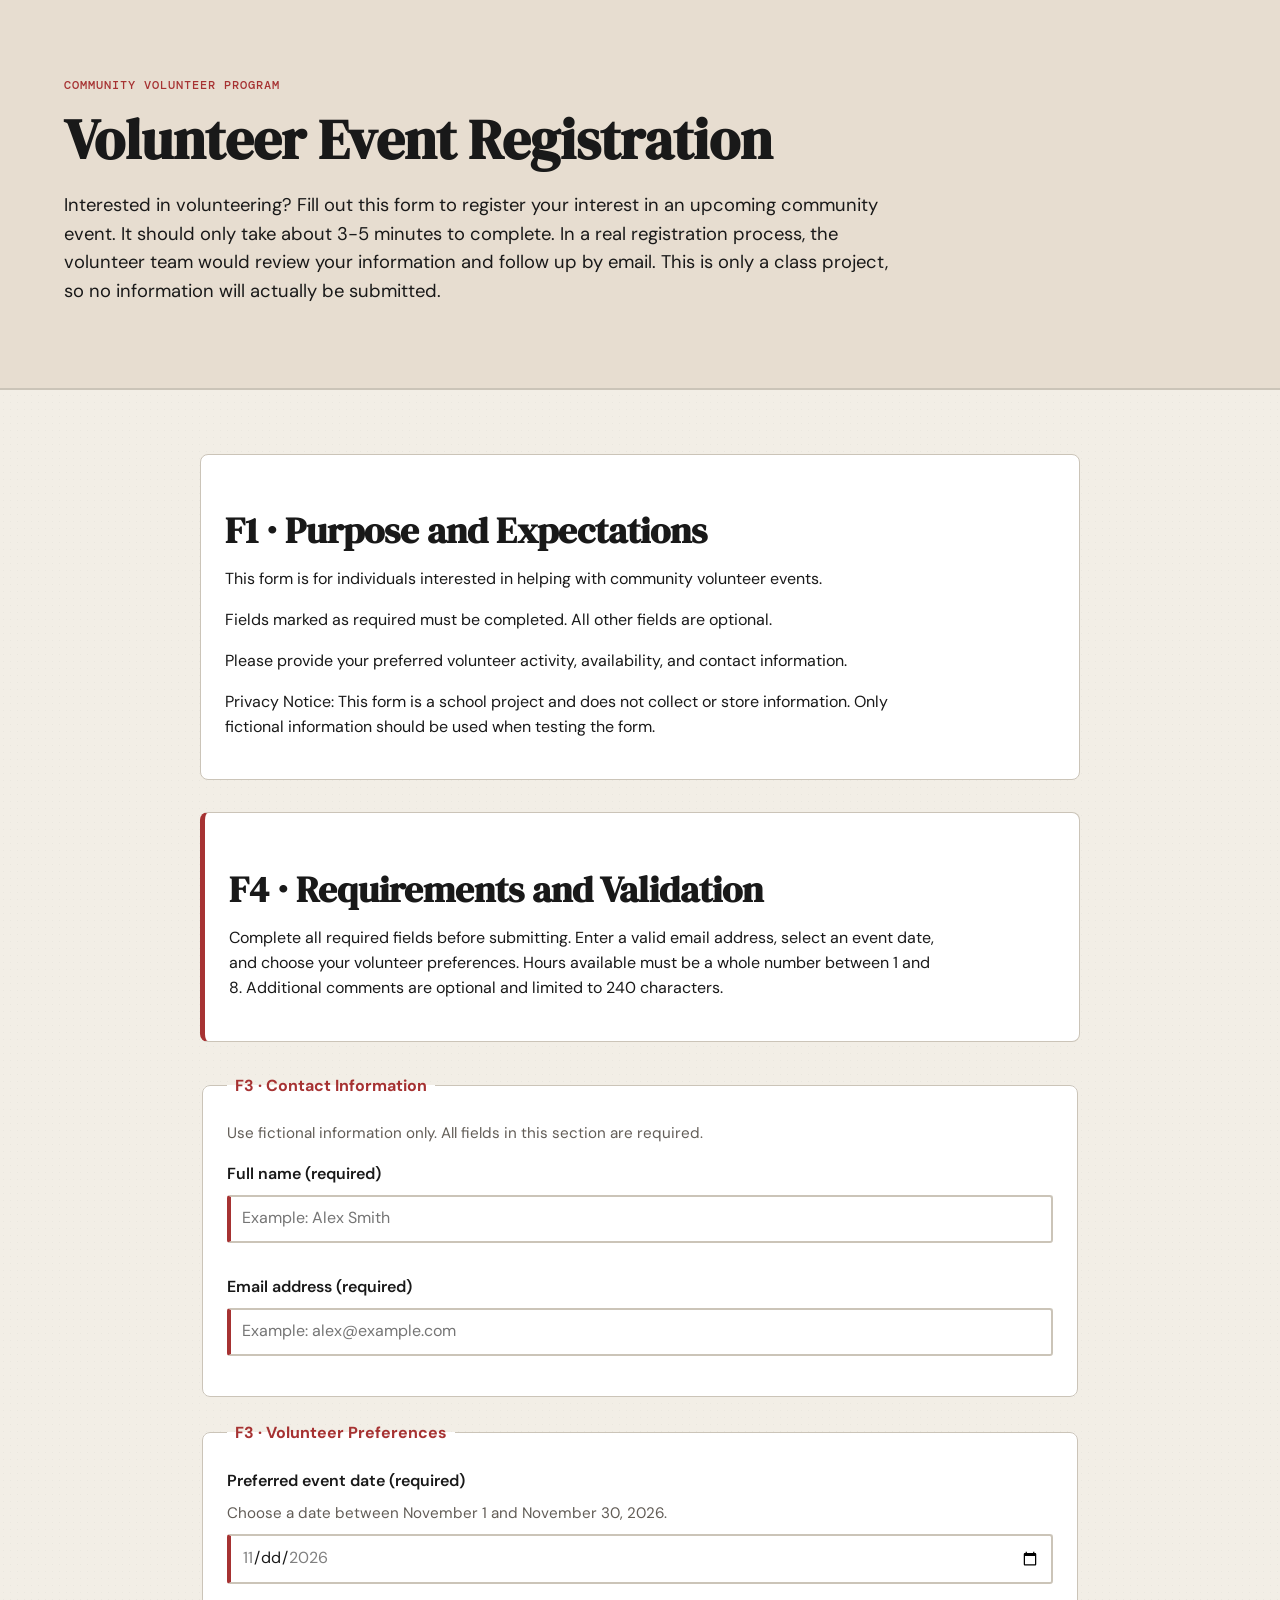
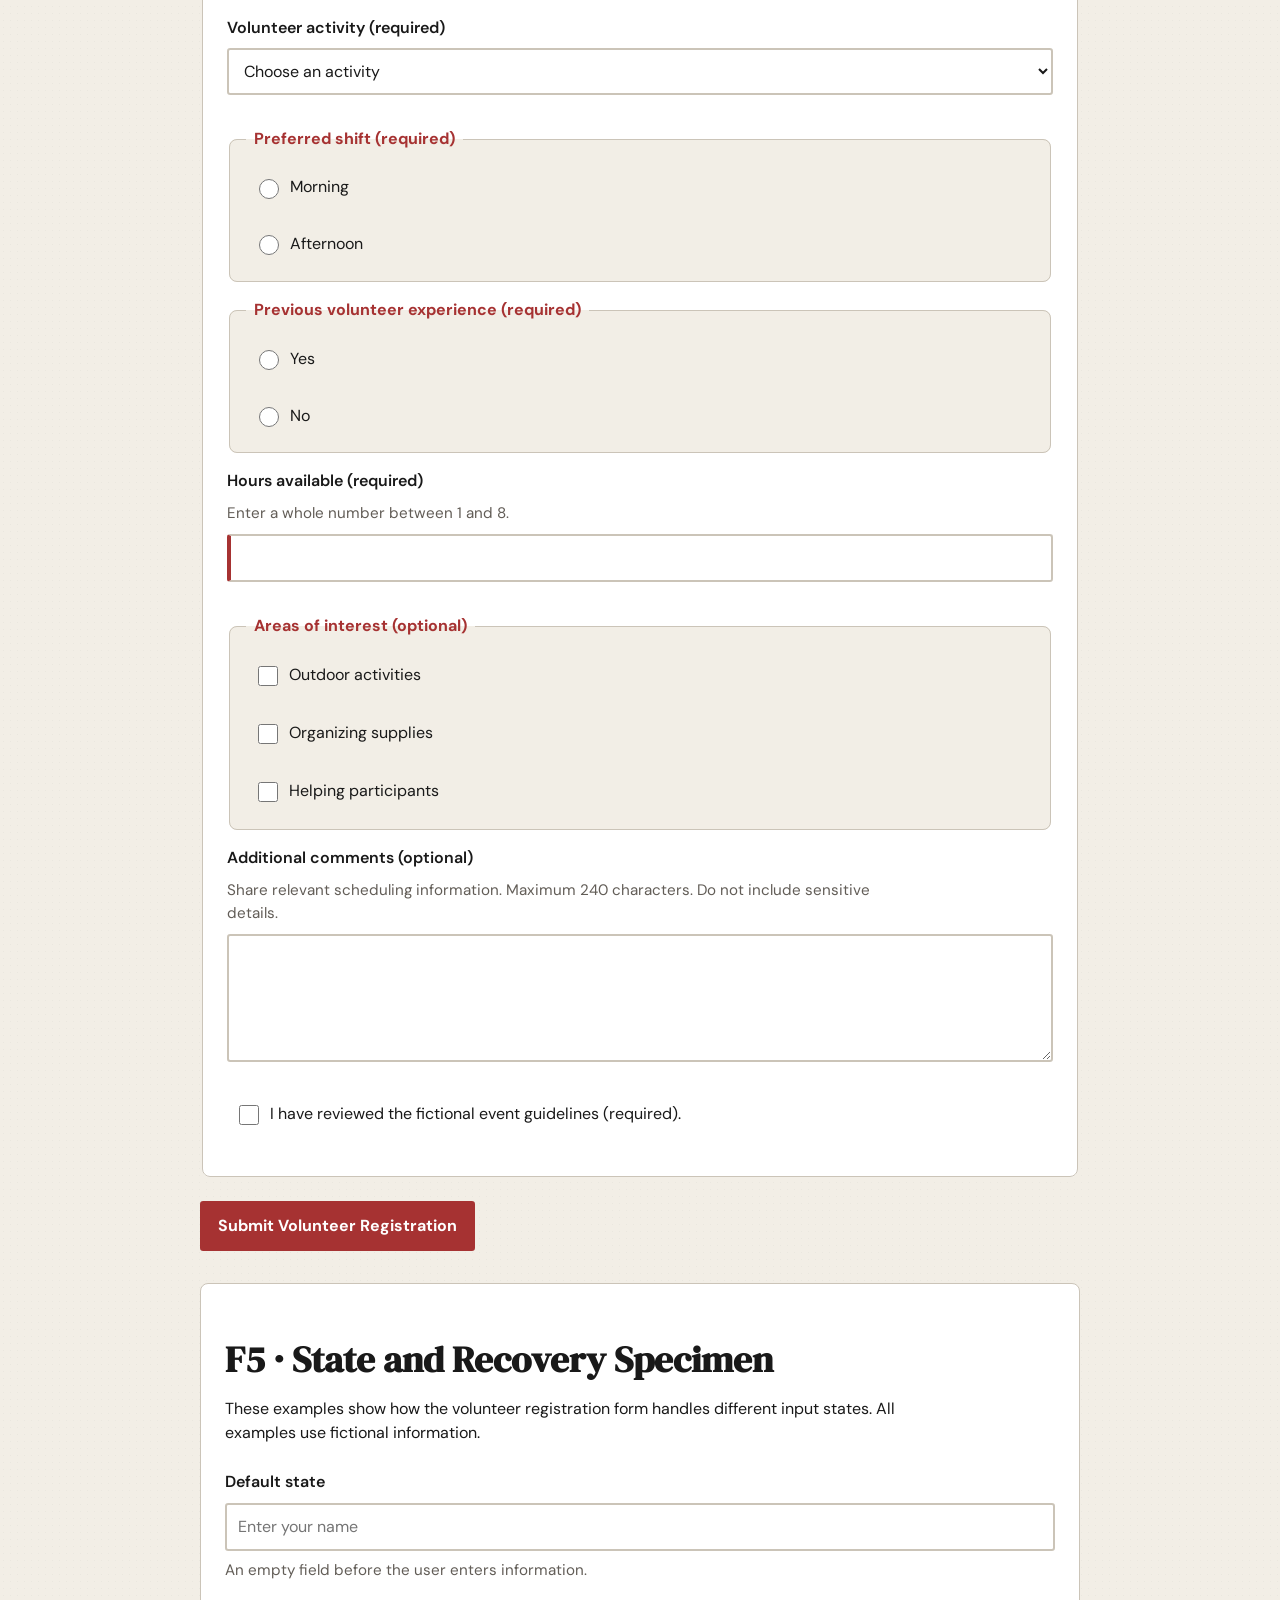
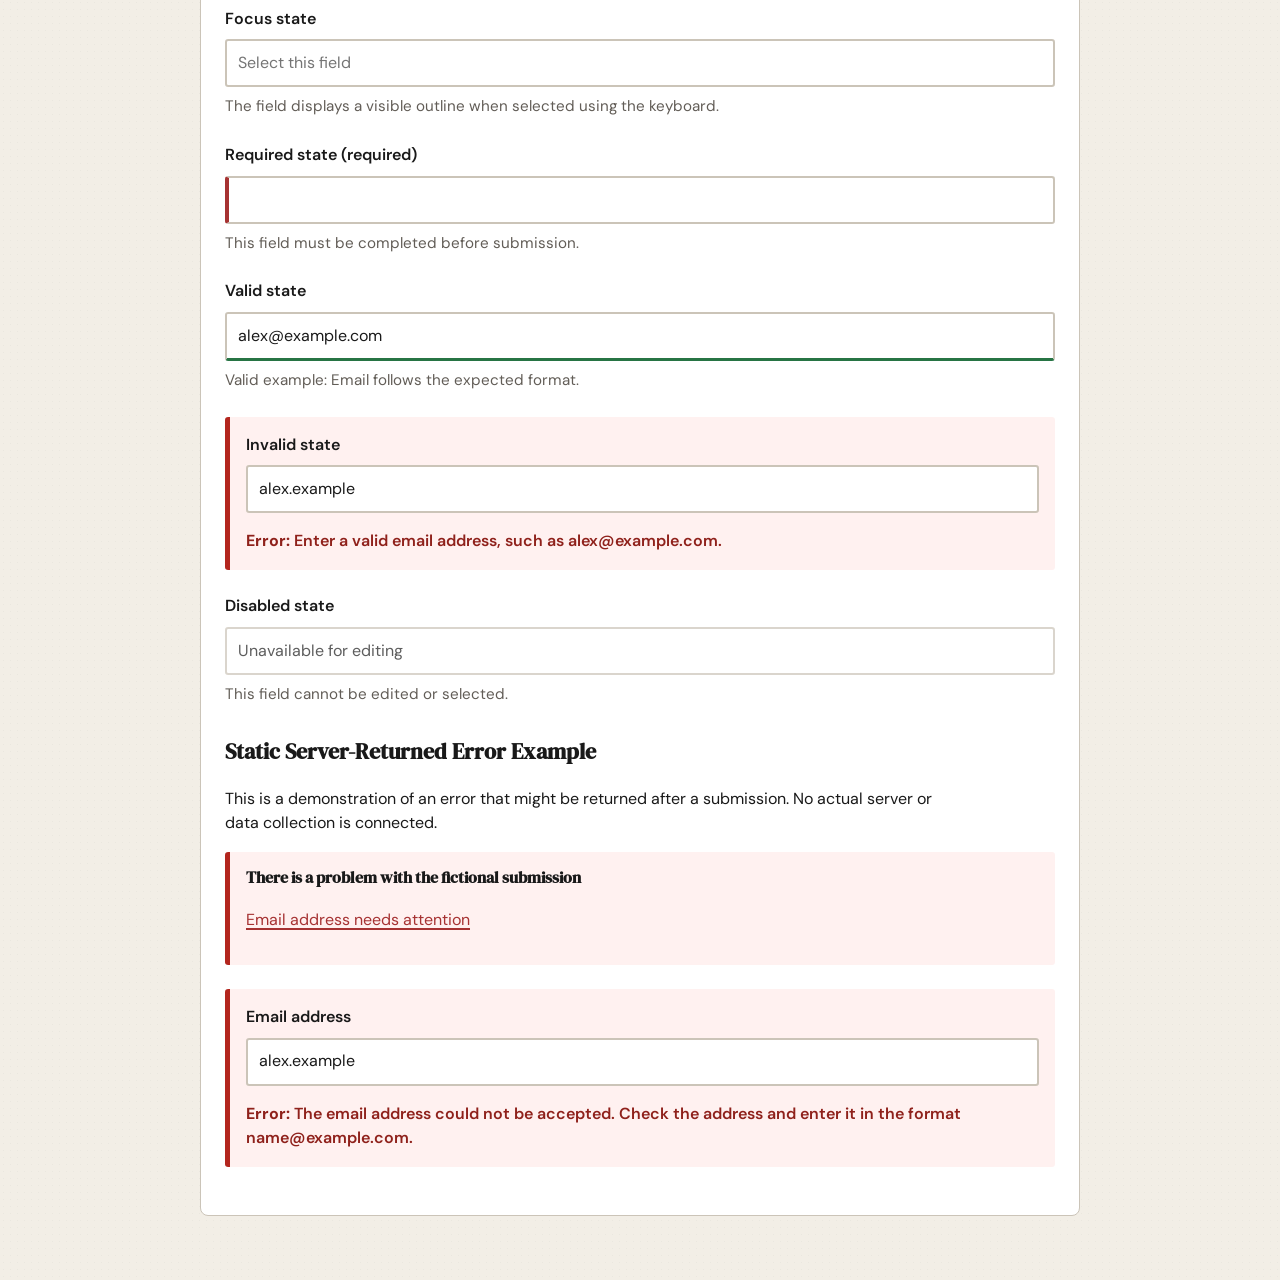
==== commit ecd90ac9: "Integrate Module 1 design system" ====
--- a/index.html
+++ b/index.html
@@ -5,6 +5,9 @@
     <meta charset="utf-8">
     <meta name="viewport" content="width=device-width,initial-scale=1">
     <title>Volunteer Event Registration</title>
+    <link rel="preconnect" href="https://fonts.googleapis.com">
+    <link rel="preconnect" href="https://fonts.gstatic.com" crossorigin>
+    <link href="https://fonts.googleapis.com/css2?family=DM+Mono:wght@400;500&family=DM+Sans:wght@400;500;600;700&family=DM+Serif+Display&display=swap" rel="stylesheet">
     <link rel="stylesheet" href="styles.css">
 </head>
 
--- a/styles.css
+++ b/styles.css
@@ -1,118 +1,430 @@
-:root{
-    --color-text:#404040;
-    --color-surface:#fff;
-    --color-action:#8c1d40;
-    --color-accent:#ffc627;
-    --color-border:#747474;
-    --color-error:#b3261e;
-    --color-muted:#5c6670;
-    --space-3:1rem;
-    --radius:.5rem;
-    --measure:68ch;
-}
-*,*::before,*::after{
-    box-sizing:border-box;
-}
-body{
-    margin:0;
-    color:var(--color-text);
-    background:var(--color-surface);
-    font-family:Arial,sans-serif;
-    line-height:1.6;
-}
-.page-header{
-    padding:clamp(2rem,6vw,5rem);
-    background:var(--color-action);
-    color:#fff;
-}
-.eyebrow{
-    color:var(--color-accent);
-    font-weight:700;
-}
-.lede{
-    max-width:var(--measure);
-    font-size:1.25rem;
-}
-main{
-    max-width:52rem;
-    margin:auto;
-    padding:var(--space-3);
-}
-section,form{
-    margin-block:2rem;
-}
-form,fieldset,.field{
-    display:grid;
-    gap:.65rem;
-}
-form{
-    gap:1.5rem;
-}
-fieldset{
-    padding:1rem;
-    border:1px solid #d0d0d0;
-    border-radius:var(--radius);
-}
-legend,label{
-    font-weight:700;
-}
-.help{
-    margin:0;
-    color:var(--color-muted);
-}
-input,select,textarea,button{
-    font:inherit;
-}
-input:not([type="radio"]):not([type="checkbox"]),select,textarea{
-    width:100%;
-    padding:.75rem;
-    border:2px solid var(--color-border);
-    border-radius:.25rem;
-}
-textarea{
-    min-height:8rem;
-    resize:vertical;
-}
-.choice{
-    display:flex;
-    gap:.65rem;
-    align-items:flex-start;
-    padding:.5rem 0;
-}
-.choice input{
-    inline-size:1.25rem;
-    block-size:1.25rem;
-}
-button{
-    justify-self:start;
-    min-height:44px;
-    padding:.75rem 1rem;
-    background:var(--color-action);
-    color:#fff;
-    border:2px solid var(--color-action);
-    border-radius:.25rem;
-    font-weight:700;
-}
-:focus-visible{
-    outline:.2rem solid var(--color-accent);
-    outline-offset:.2rem;
-}
-.error-summary,.field-error{
-    padding:1rem;
-    border-left:.4rem solid var(--color-error);
-    background:#fff1f0;
-}
-.field-error input{
-    border-color:var(--color-error);
-}
-button:disabled{
-    opacity:.55;
-    cursor:not-allowed;
-}
-@media (min-width:48rem){
-    .paired-fields{
-        display:grid;
-        grid-template-columns:1fr 1fr;
-        gap:1rem;
+/* F6: Design tokens from Module 1 */
+
+:root {
+    /* Foundation colors */
+    --paper: #f2eee6;
+    --ink: #191919;
+    --white: #ffffff;
+    --red: #a63232;
+    --pink: #d9a6a6;
+    --stone: #cbc4b8;
+    --plum: #6f2f5f;
+    --cream: #e7ddd0;
+    /* Semantic colors */
+    --color-bg: var(--paper);
+    --color-surface: var(--white);
+    --color-text: var(--ink);
+    --color-muted: #625d57;
+    --color-action: var(--red);
+    --color-action-text: var(--white);
+    --color-accent: var(--pink);
+    --color-border: var(--stone);
+    --color-focus: var(--plum);
+    --color-soft: var(--cream);
+    --color-error: #b3261e;
+    /* Typography */
+    --font-display: "DM Serif Display", Georgia, serif;
+    --font-body: "DM Sans", Arial, sans-serif;
+    --font-mono: "DM Mono", "Courier New", monospace;
+    --text-small: 0.78rem;
+    --text-base: 1rem;
+    --text-large: 1.15rem;
+    --text-heading: clamp(2rem, 5vw, 3.5rem);
+    /* Spacing */
+    --space-1: 0.25rem;
+    --space-2: 0.5rem;
+    --space-3: 1rem;
+    --space-4: 1.5rem;
+    --space-5: 2rem;
+    --space-6: 4rem;
+    /* Sizing */
+    --measure: 65ch;
+    --content-width: 72rem;
+    /* Shape and elevation */
+    --radius-sm: 0.2rem;
+    --radius-md: 0.5rem;
+    --shadow-1: 0.35rem 0.4rem 0 rgb(25 25 25 / 0.14);
+}
+
+
+/* =========================================
+   SELECTIVE RESET
+   ========================================= */
+
+*,
+*::before,
+*::after {
+    box-sizing: border-box;
+}
+
+body {
+    margin: 0;
+}
+
+input,
+button,
+textarea,
+select {
+    font: inherit;
+}
+
+p,
+h1,
+h2,
+h3,
+h4 {
+    overflow-wrap: break-word;
+}
+
+
+/* =========================================
+   GLOBAL STYLES
+   ========================================= */
+
+body {
+    background: radial-gradient( rgb(25 25 25 / 0.035) 0.7px, transparent 0.7px), var(--color-bg);
+    background-size: 7px 7px;
+    color: var(--color-text);
+    font-family: var(--font-body);
+    font-size: var(--text-base);
+    line-height: 1.55;
+}
+
+h1,
+h2,
+h3,
+h4 {
+    font-family: var(--font-display);
+    line-height: 1.15;
+}
+
+h2 {
+    font-size: clamp(1.6rem, 4vw, 2.3rem);
+}
+
+h3 {
+    font-size: 1.4rem;
+}
+
+p {
+    max-width: var(--measure);
+}
+
+a {
+    color: var(--color-action);
+    text-decoration-thickness: 0.1em;
+    text-underline-offset: 0.2em;
+}
+
+a:hover {
+    text-decoration-thickness: 0.2em;
+}
+
+
+/* =========================================
+   PAGE HEADER
+   ========================================= */
+
+.page-header {
+    padding: clamp(2rem, 6vw, 4rem);
+    background: var(--color-soft);
+    border-bottom: 2px solid var(--color-border);
+}
+
+.eyebrow {
+    color: var(--color-action);
+    font-family: var(--font-mono);
+    font-size: var(--text-small);
+    font-weight: 500;
+    letter-spacing: 0.08em;
+    text-transform: uppercase;
+}
+
+h1 {
+    margin: var(--space-2) 0 var(--space-3);
+    font-size: var(--text-heading);
+}
+
+.lede {
+    max-width: var(--measure);
+    font-size: var(--text-large);
+}
+
+
+/* =========================================
+   MAIN LAYOUT
+   ========================================= */
+
+main {
+    width: min(calc(100% - 2rem), 55rem);
+    margin-inline: auto;
+    padding-block: var(--space-4);
+}
+
+section {
+    margin-block: var(--space-5);
+}
+
+section>h2 {
+    margin-bottom: var(--space-3);
+    color: var(--color-text);
+}
+
+#expectations,
+#requirements,
+#documentation {
+    padding: var(--space-4);
+    background: var(--color-surface);
+    border: 1px solid var(--color-border);
+    border-radius: var(--radius-md);
+}
+
+#requirements {
+    border-left: 5px solid var(--color-action);
+}
+
+
+/* =========================================
+   FORM LAYOUT
+   ========================================= */
+
+form {
+    display: grid;
+    gap: var(--space-4);
+    margin-block: var(--space-5);
+}
+
+fieldset {
+    min-width: 0;
+    display: grid;
+    gap: var(--space-3);
+    padding: var(--space-4);
+    background: var(--color-surface);
+    border: 1px solid var(--color-border);
+    border-radius: var(--radius-md);
+}
+
+fieldset fieldset {
+    padding: var(--space-3);
+    background: var(--color-bg);
+}
+
+legend {
+    padding-inline: var(--space-2);
+    color: var(--color-action);
+    font-weight: 700;
+}
+
+.field {
+    display: grid;
+    gap: var(--space-2);
+    margin-bottom: var(--space-3);
+}
+
+label {
+    font-weight: 600;
+}
+
+.help {
+    margin: 0;
+    color: var(--color-muted);
+    font-size: 0.95rem;
+}
+
+
+/* =========================================
+   INPUTS AND CONTROLS
+   ========================================= */
+
+input:not([type="radio"]):not([type="checkbox"]),
+select,
+textarea {
+    width: 100%;
+    min-width: 0;
+    min-height: 2.7rem;
+    padding: 0.6rem 0.7rem;
+    background: var(--color-surface);
+    color: var(--color-text);
+    border: 2px solid var(--color-border);
+    border-radius: var(--radius-sm);
+}
+
+textarea {
+    min-height: 8rem;
+    resize: vertical;
+}
+
+.choice {
+    display: flex;
+    align-items: flex-start;
+    gap: var(--space-2);
+    padding: var(--space-2);
+    font-weight: 400;
+}
+
+.choice input {
+    width: 1.25rem;
+    height: 1.25rem;
+    flex-shrink: 0;
+    margin-top: 0.2rem;
+    accent-color: var(--color-action);
+}
+
+
+/* =========================================
+   BUTTONS - MODULE 1 STYLE
+   ========================================= */
+
+button {
+    justify-self: start;
+    min-height: 2.7rem;
+    padding: 0.65rem 1rem;
+    background: var(--color-action);
+    color: var(--color-action-text);
+    border: 2px solid var(--color-action);
+    border-radius: var(--radius-sm);
+    font-weight: 700;
+    cursor: pointer;
+    transition: transform 120ms ease, box-shadow 120ms ease;
+}
+
+button:hover:not(:disabled) {
+    transform: translateY(-2px);
+    box-shadow: 0.2rem 0.2rem 0 var(--color-border);
+}
+
+button:active:not(:disabled) {
+    transform: translateY(1px);
+    box-shadow: none;
+}
+
+button:disabled {
+    opacity: 0.4;
+    cursor: not-allowed;
+}
+
+
+/* =========================================
+   KEYBOARD FOCUS - MODULE 1 STYLE
+   ========================================= */
+
+:focus-visible {
+    outline: 3px dashed var(--color-focus);
+    outline-offset: 4px;
+}
+
+
+/* =========================================
+   FORM VALIDATION STATES
+   ========================================= */
+
+
+/* Required fields */
+
+input:required:not([type="radio"]):not([type="checkbox"]) {
+    border-left: 4px solid var(--color-action);
+}
+
+
+/* Valid example */
+
+#state-valid {
+    border-bottom: 3px solid #277444;
+}
+
+
+/* Error states */
+
+.error-summary,
+.field-error {
+    padding: var(--space-3);
+    background: #fff1f0;
+    border-left: 5px solid var(--color-error);
+    border-radius: var(--radius-sm);
+}
+
+.field-error input,
+input[aria-invalid="true"] {
+    border: 2px solid var(--color-error);
+}
+
+.field-error p {
+    margin: var(--space-2) 0 0;
+    color: #8f211b;
+    font-weight: 600;
+}
+
+
+/* Disabled state */
+
+input:disabled,
+select:disabled,
+textarea:disabled {
+    background: var(--color-soft);
+    color: var(--color-muted);
+    opacity: 0.7;
+    cursor: not-allowed;
+}
+
+
+/* =========================================
+   F5 STATE EXAMPLES
+   ========================================= */
+
+#states {
+    padding: var(--space-4);
+    background: var(--color-surface);
+    border: 1px solid var(--color-border);
+    border-radius: var(--radius-md);
+}
+
+#states>.field {
+    margin-block: var(--space-4);
+}
+
+#states h3 {
+    margin-top: var(--space-5);
+}
+
+.error-summary {
+    margin-block: var(--space-3);
+}
+
+.error-summary h4 {
+    margin-top: 0;
+}
+
+
+/* =========================================
+   RESPONSIVE DESIGN
+   ========================================= */
+
+@media (min-width: 48rem) {
+    main {
+        padding-block: var(--space-5);
     }
-}
+    .paired-fields {
+        display: grid;
+        grid-template-columns: 1fr 1fr;
+        gap: var(--space-3);
+    }
+}
+
+@media (max-width: 20rem) {
+    .page-header {
+        padding: var(--space-4);
+    }
+    fieldset,
+    #states,
+    #expectations,
+    #requirements,
+    #documentation {
+        padding: var(--space-3);
+    }
+}
+
+@media (prefers-reduced-motion: reduce) {
+    button {
+        transition: none;
+    }
+}
